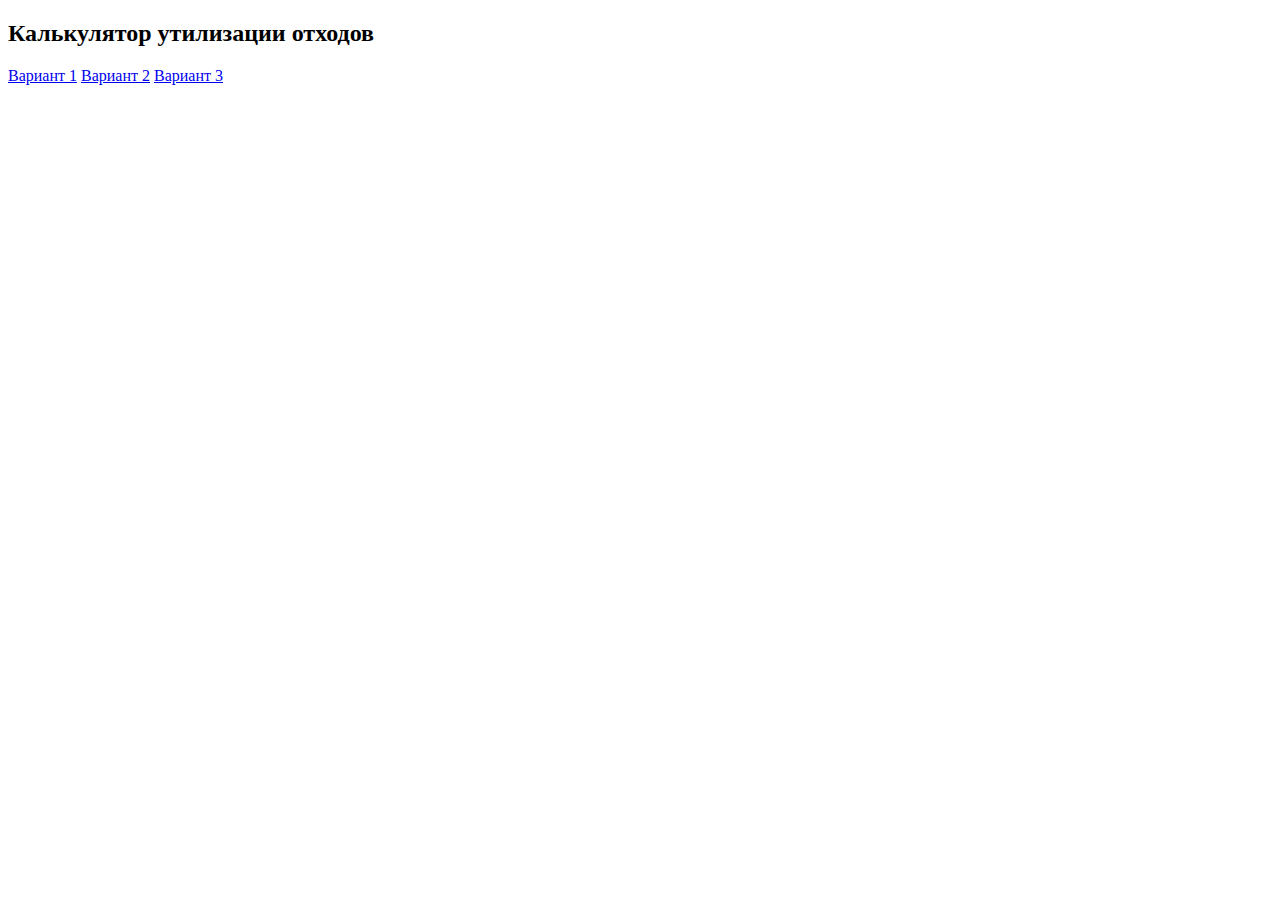
==== index.html @ 02f1eb82 "first commit" ====
<!doctype html>
<html lang="en">
<head>
    <meta charset="UTF-8">
    <meta name="viewport"
          content="width=device-width, user-scalable=no, initial-scale=1.0, maximum-scale=1.0, minimum-scale=1.0">
    <meta http-equiv="X-UA-Compatible" content="ie=edge">
    <link rel="preconnect" href="https://fonts.googleapis.com">
    <link rel="preconnect" href="https://fonts.gstatic.com" crossorigin>
    <link href="https://fonts.googleapis.com/css2?family=Montserrat:wght@100..900&display=swap" rel="stylesheet">
    <title>Document</title>
</head>
<body>

    <main>
        <section>
            <div>
                <h2>
                    Калькулятор утилизации отходов
                </h2>
                <a href="./assets/pages/calc-util-v1.html">Вариант 1</a>
                <a href="#">Вариант 2</a>
                <a href="#">Вариант 3</a>
            </div>
        </section>
    </main>

</body>
</html>
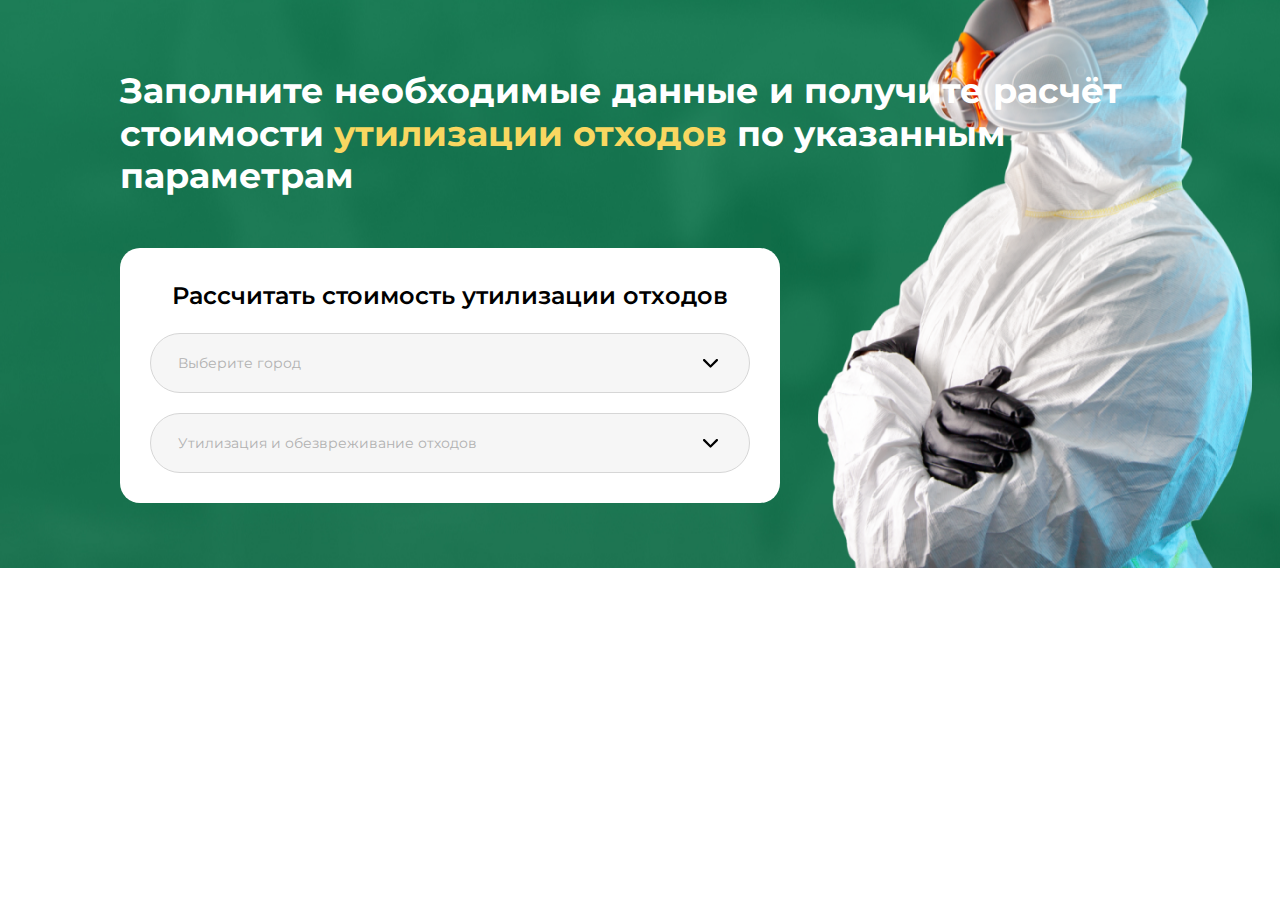
==== commit f60835c8: "18-00 end" ====
--- a/index.html
+++ b/index.html
@@ -5,6 +5,7 @@
     <meta name="viewport"
           content="width=device-width, user-scalable=no, initial-scale=1.0, maximum-scale=1.0, minimum-scale=1.0">
     <meta http-equiv="X-UA-Compatible" content="ie=edge">
+    <link rel="stylesheet" href="./style.css">
     <link rel="preconnect" href="https://fonts.googleapis.com">
     <link rel="preconnect" href="https://fonts.gstatic.com" crossorigin>
     <link href="https://fonts.googleapis.com/css2?family=Montserrat:wght@100..900&display=swap" rel="stylesheet">
@@ -13,17 +14,43 @@
 <body>
 
     <main>
-        <section>
-            <div>
-                <h2>
-                    Калькулятор утилизации отходов
-                </h2>
-                <a href="./assets/pages/calc-util-v1.html">Вариант 1</a>
-                <a href="#">Вариант 2</a>
-                <a href="#">Вариант 3</a>
+        <section class="calc-wrapper  variant-1">
+            <div class="content">
+                <h3 class="title">
+                    Заполните необходимые данные и получите расчёт стоимости <span>утилизации отходов</span>  по указанным параметрам
+                </h3>
+                <div class="calculator">
+                    <p class="calc-title">Рассчитать стоимость утилизации отходов</p>
+                    <div class="custom-select">
+                        <div class="city-input custom-input">
+                            <p data-current="0">Выберите город</p>
+                            <svg width="24" height="24" viewBox="0 0 24 24" fill="none" xmlns="http://www.w3.org/2000/svg">
+                                <path d="M5.33017 8.33017C5.54165 8.11876 5.82843 8 6.12745 8C6.42648 8 6.71326 8.11876 6.92473 8.33017L12.5068 13.9123L18.0889 8.33017C18.3016 8.12475 18.5864 8.01109 18.8821 8.01366C19.1778 8.01623 19.4606 8.13483 19.6697 8.34391C19.8788 8.55299 19.9974 8.83583 20 9.13151C20.0025 9.42719 19.8889 9.71204 19.6834 9.92473L13.3041 16.3041C13.0926 16.5155 12.8058 16.6343 12.5068 16.6343C12.2078 16.6343 11.921 16.5155 11.7095 16.3041L5.33017 9.92473C5.11876 9.71326 5 9.42648 5 9.12745C5 8.82843 5.11876 8.54165 5.33017 8.33017Z" fill="black"/>
+                            </svg>
+                        </div>
+
+                    </div>
+                    <div class="custom-select">
+                        <div class="custom-input">
+                            <p data-current="0" class="choose">Утилизация и обезвреживание отходов</p>
+                            <svg width="24" height="24" viewBox="0 0 24 24" fill="none" xmlns="http://www.w3.org/2000/svg">
+                                <path d="M5.33017 8.33017C5.54165 8.11876 5.82843 8 6.12745 8C6.42648 8 6.71326 8.11876 6.92473 8.33017L12.5068 13.9123L18.0889 8.33017C18.3016 8.12475 18.5864 8.01109 18.8821 8.01366C19.1778 8.01623 19.4606 8.13483 19.6697 8.34391C19.8788 8.55299 19.9974 8.83583 20 9.13151C20.0025 9.42719 19.8889 9.71204 19.6834 9.92473L13.3041 16.3041C13.0926 16.5155 12.8058 16.6343 12.5068 16.6343C12.2078 16.6343 11.921 16.5155 11.7095 16.3041L5.33017 9.92473C5.11876 9.71326 5 9.42648 5 9.12745C5 8.82843 5.11876 8.54165 5.33017 8.33017Z" fill="black"/>
+                            </svg>
+                        </div>
+                        <ul class="custom-select-list">
+                            <li data-value="0">Утилизация и обезвреживание отходов;</li>
+                            <li data-value="1">Зачистка резервуаров;</li>
+                            <li data-value="2">Рекультивация</li>
+                        </ul>
+
+                    </div>
+                </div>
+
             </div>
+
+
         </section>
     </main>
-
+    <script src="./assets/js/script.js"></script>
 </body>
 </html>--- a/style.css
+++ b/style.css
@@ -0,0 +1,106 @@
+* {
+  padding: 0;
+  margin: 0;
+  box-sizing: border-box; }
+
+ul, li {
+  padding: 0;
+  margin: 0;
+  list-style: none; }
+
+.content {
+  max-width: calc(1040px + 16px * 2);
+  padding: 0 16px;
+  margin: 0 auto; }
+
+.calc-wrapper {
+  padding: 70px 0 65px; }
+
+.variant-1 {
+  background-image: url("./assets/images/ecologist 1.png"), url("./assets/images/image 1.png");
+  background-repeat: no-repeat , no-repeat;
+  background-position: bottom right, center;
+  background-size: auto, cover; }
+  .variant-1 .title {
+    color: #fff;
+    font-family: Montserrat;
+    font-size: 35px;
+    font-weight: 700;
+    line-height: 42.67px;
+    text-align: left;
+    margin-bottom: 50px; }
+    .variant-1 .title span {
+      font-family: Montserrat;
+      font-size: 35px;
+      font-weight: 700;
+      line-height: 42.67px;
+      text-align: left;
+      color: #F9D761; }
+  .variant-1 .calculator {
+    padding: 30px;
+    background: #FFFFFF;
+    border-radius: 20px;
+    display: flex;
+    flex-direction: column;
+    gap: 20px;
+    max-width: 660px; }
+    .variant-1 .calculator .calc-title {
+      font-family: Montserrat;
+      font-size: 24px;
+      font-weight: 600;
+      line-height: 35.26px;
+      text-align: center; }
+    .variant-1 .calculator .custom-select {
+      position: relative; }
+      .variant-1 .calculator .custom-select .custom-input {
+        width: 100%;
+        height: 60px;
+        gap: 0px;
+        border-radius: 30px;
+        border: 1px solid #D6D6D6;
+        background: #F6F6F6;
+        display: flex;
+        align-items: center;
+        justify-content: space-between;
+        padding: 0 27px; }
+        .variant-1 .calculator .custom-select .custom-input p {
+          font-family: Montserrat;
+          font-size: 14px;
+          font-weight: 400;
+          line-height: 17.07px;
+          text-align: left;
+          color: #B1B1B1; }
+      .variant-1 .calculator .custom-select .custom-select-list {
+        position: absolute;
+        top: 0;
+        left: 0;
+        display: flex;
+        padding: 20px 30px;
+        flex-direction: column;
+        align-items: flex-start;
+        gap: 30px;
+        border-radius: 10px;
+        background: #F9F9FA;
+        box-shadow: 0px 15px 14px -8px rgba(174, 181, 194, 0.5);
+        width: 100%;
+        display: none; }
+        .variant-1 .calculator .custom-select .custom-select-list.active {
+          display: flex; }
+        .variant-1 .calculator .custom-select .custom-select-list li {
+          color: #1A2A37;
+          font-family: Montserrat;
+          font-size: 20px;
+          font-style: normal;
+          font-weight: 400;
+          line-height: 100%;
+          /* 20px */
+          cursor: pointer; }
+          .variant-1 .calculator .custom-select .custom-select-list li:first-child {
+            width: 100%;
+            display: flex;
+            justify-content: space-between; }
+            .variant-1 .calculator .custom-select .custom-select-list li:first-child::after {
+              content: url("data:image/svg+xml,%3Csvg xmlns='http://www.w3.org/2000/svg' width='24' height='24' viewBox='0 0 24 24' fill='none'%3E%3Cpath d='M5.29289 14.7071C5.68342 15.0976 6.31658 15.0976 6.70711 14.7071L12 9.41421L17.2929 14.7071C17.6834 15.0976 18.3166 15.0976 18.7071 14.7071C19.0976 14.3166 19.0976 13.6834 18.7071 13.2929L12.7071 7.29289C12.3166 6.90237 11.6834 6.90237 11.2929 7.29289L5.29289 13.2929C4.90237 13.6834 4.90237 14.3166 5.29289 14.7071Z' fill='%230D0D0D'/%3E%3C/svg%3E");
+              display: block; }
+
+/*# sourceMappingURL=style.css.map */
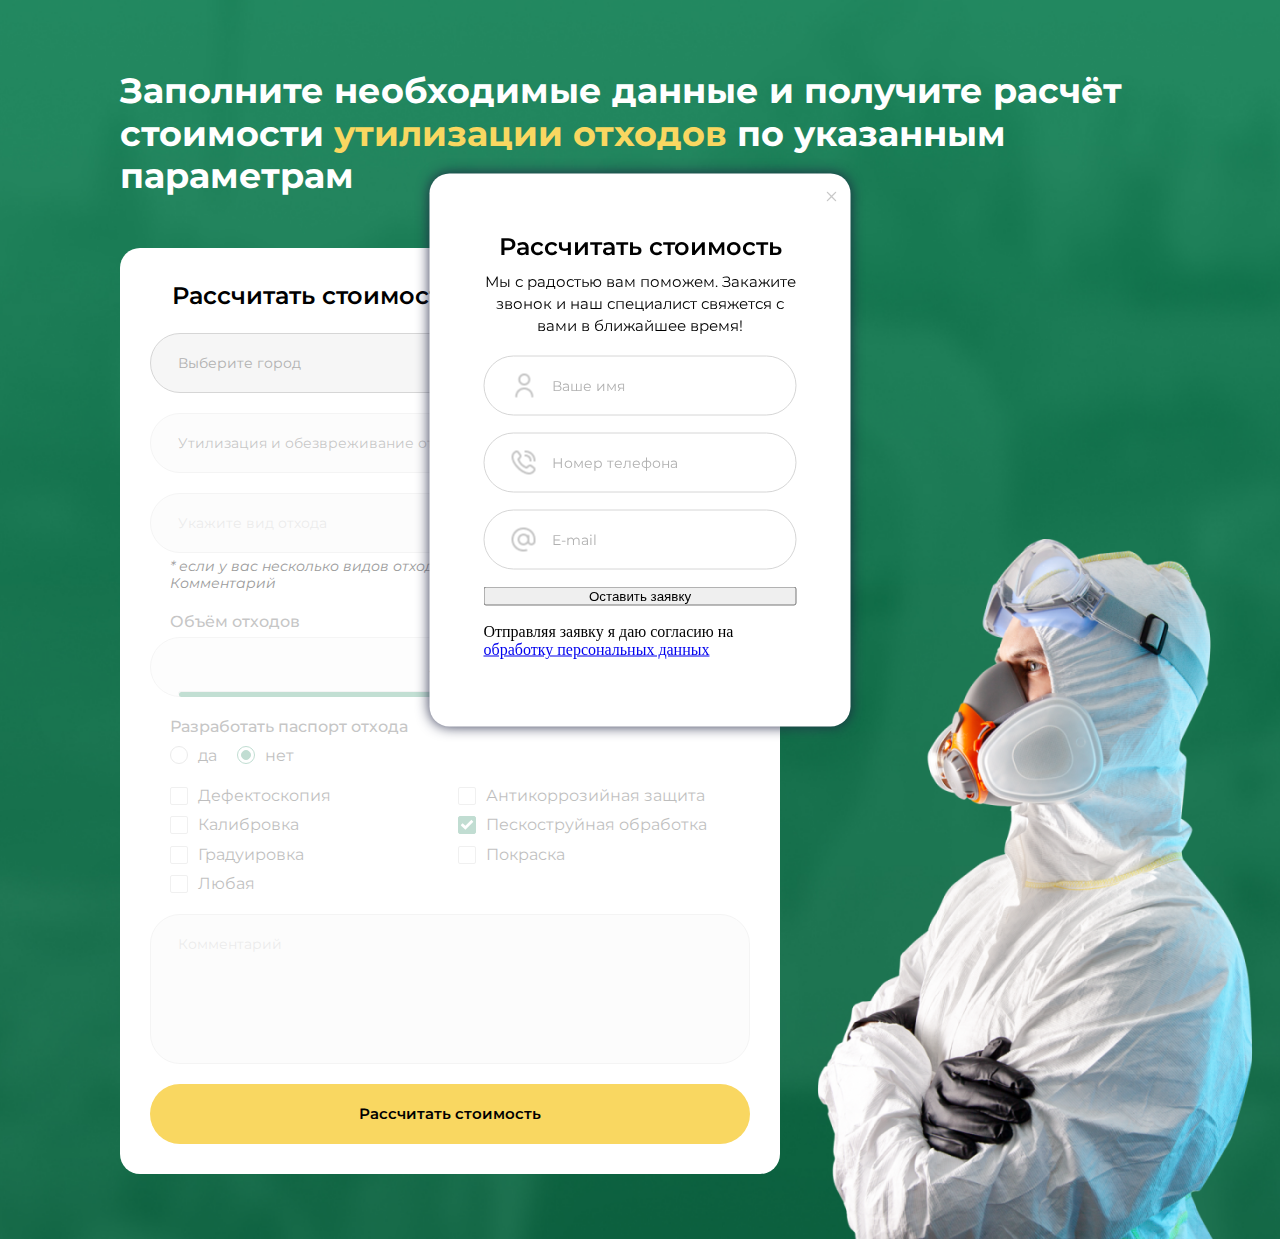
==== commit 094b7d86: "changes" ====
--- a/index.html
+++ b/index.html
@@ -5,6 +5,7 @@
     <meta name="viewport"
           content="width=device-width, user-scalable=no, initial-scale=1.0, maximum-scale=1.0, minimum-scale=1.0">
     <meta http-equiv="X-UA-Compatible" content="ie=edge">
+    <link rel="stylesheet" href="./nouislider.css">
     <link rel="stylesheet" href="./style.css">
     <link rel="preconnect" href="https://fonts.googleapis.com">
     <link rel="preconnect" href="https://fonts.gstatic.com" crossorigin>
@@ -12,45 +13,330 @@
     <title>Document</title>
 </head>
 <body>
-
+    <div class="overlay"></div>
+    <div class="contact-modal">
+        <div class="close-row">
+            <span>
+                <svg width="10" height="10" viewBox="0 0 10 10" fill="none" xmlns="http://www.w3.org/2000/svg">
+                <path d="M5.91615 5.00821L9.80995 1.11429C10.0634 0.86101 10.0634 0.451486 9.80995 0.198202C9.55667 -0.0550811 9.14715 -0.0550811 8.89386 0.198202L4.99994 4.09212L1.10614 0.198202C0.85274 -0.0550811 0.443335 -0.0550811 0.190051 0.198202C-0.0633505 0.451486 -0.0633505 0.86101 0.190051 1.11429L4.08385 5.00821L0.190051 8.90213C-0.0633505 9.15542 -0.0633505 9.56494 0.190051 9.81822C0.316278 9.94457 0.482247 10.008 0.648097 10.008C0.813947 10.008 0.979797 9.94457 1.10614 9.81822L4.99994 5.9243L8.89386 9.81822C9.02021 9.94457 9.18606 10.008 9.35191 10.008C9.51776 10.008 9.68361 9.94457 9.80995 9.81822C10.0634 9.56494 10.0634 9.15542 9.80995 8.90213L5.91615 5.00821Z" fill="#C8C8C8"/>
+                </svg>
+            </span>
+        </div>
+        <div class="contact-modal-body">
+            <p class="contact-modal-title">Рассчитать стоимость</p>
+            <span class="contact-modal-subtitle">Мы с радостью вам поможем.
+                Закажите звонок и наш специалист свяжется с вами в ближайшее время!</span>
+            <form>
+                <input class="contact-modal-name" type="text" placeholder="Ваше имя">
+                <input type="tel" class="contact-modal-tel" placeholder="Номер телефона">
+                <input class="contact-modal-email" type="email" placeholder="E-mail">
+                <button type="submit">Оставить заявку</button>
+                <p>Отправляя заявку я даю согласию на <a href="#">обработку персональных данных</a></p>
+            </form>
+        </div>
+    </div>
+    <div class="city-modal">
+        <div class="close-row">
+            <span>
+                <svg width="10" height="10" viewBox="0 0 10 10" fill="none" xmlns="http://www.w3.org/2000/svg">
+                <path d="M5.91615 5.00821L9.80995 1.11429C10.0634 0.86101 10.0634 0.451486 9.80995 0.198202C9.55667 -0.0550811 9.14715 -0.0550811 8.89386 0.198202L4.99994 4.09212L1.10614 0.198202C0.85274 -0.0550811 0.443335 -0.0550811 0.190051 0.198202C-0.0633505 0.451486 -0.0633505 0.86101 0.190051 1.11429L4.08385 5.00821L0.190051 8.90213C-0.0633505 9.15542 -0.0633505 9.56494 0.190051 9.81822C0.316278 9.94457 0.482247 10.008 0.648097 10.008C0.813947 10.008 0.979797 9.94457 1.10614 9.81822L4.99994 5.9243L8.89386 9.81822C9.02021 9.94457 9.18606 10.008 9.35191 10.008C9.51776 10.008 9.68361 9.94457 9.80995 9.81822C10.0634 9.56494 10.0634 9.15542 9.80995 8.90213L5.91615 5.00821Z" fill="#C8C8C8"/>
+                </svg>
+            </span>
+        </div>
+        <p class="city-modal-title">Выбрать регион</p>
+        <ul class="city-list">
+            <li data-value="1">Абакан</li>
+            <li data-value="2">Адлер</li>
+            <li data-value="3">Анадырь</li>
+            <li data-value="4">Анапа</li>
+            <li data-value="5">Минск</li>
+            <li data-value="6">Батуми</li>
+            <li data-value="7">Тбилиси</li>
+            <li data-value="8">Кутаиси</li>
+            <li data-value="9">Москва</li>
+            <li data-value="10">Стамбул</li>
+            <li data-value="11">Киров</li>
+            <li data-value="12">Гомель</li>
+            <li data-value="13">Гродно</li>
+            <li data-value="14">Витебск</li>
+            <li data-value="15">Севастополь</li>
+            <li data-value="16">Ялта</li>
+            <li data-value="17">Тула</li>
+            <li data-value="18">Хабаровск</li>
+            <li data-value="19">Дубай</li>
+            <li data-value="20">Вена</li>
+            <li data-value="1">Абакан</li>
+            <li data-value="2">Адлер</li>
+            <li data-value="3">Анадырь</li>
+            <li data-value="4">Анапа</li>
+            <li data-value="5">Минск</li>
+            <li data-value="6">Батуми</li>
+            <li data-value="7">Тбилиси</li>
+            <li data-value="8">Кутаиси</li>
+            <li data-value="9">Москва</li>
+            <li data-value="10">Стамбул</li>
+            <li data-value="11">Киров</li>
+            <li data-value="12">Гомель</li>
+            <li data-value="13">Гродно</li>
+            <li data-value="14">Витебск</li>
+            <li data-value="15">Севастополь</li>
+            <li data-value="16">Ялта</li>
+            <li data-value="17">Тула</li>
+            <li data-value="18">Хабаровск</li>
+            <li data-value="19">Дубай</li>
+            <li data-value="20">Вена</li>
+            <li data-value="1">Абакан</li>
+            <li data-value="2">Адлер</li>
+            <li data-value="3">Анадырь</li>
+            <li data-value="4">Анапа</li>
+            <li data-value="5">Минск</li>
+            <li data-value="6">Батуми</li>
+            <li data-value="7">Тбилиси</li>
+            <li data-value="8">Кутаиси</li>
+            <li data-value="9">Москва</li>
+            <li data-value="10">Стамбул</li>
+            <li data-value="11">Киров</li>
+            <li data-value="12">Гомель</li>
+            <li data-value="13">Гродно</li>
+            <li data-value="14">Витебск</li>
+            <li data-value="15">Севастополь</li>
+            <li data-value="16">Ялта</li>
+            <li data-value="17">Тула</li>
+            <li data-value="18">Хабаровск</li>
+            <li data-value="19">Дубай</li>
+            <li data-value="20">Вена</li><li data-value="1">Абакан</li>
+            <li data-value="2">Адлер</li>
+            <li data-value="3">Анадырь</li>
+            <li data-value="4">Анапа</li>
+            <li data-value="5">Минск</li>
+            <li data-value="6">Батуми</li>
+            <li data-value="7">Тбилиси</li>
+            <li data-value="8">Кутаиси</li>
+            <li data-value="9">Москва</li>
+            <li data-value="10">Стамбул</li>
+            <li data-value="11">Киров</li>
+            <li data-value="12">Гомель</li>
+            <li data-value="13">Гродно</li>
+            <li data-value="14">Витебск</li>
+            <li data-value="15">Севастополь</li>
+            <li data-value="16">Ялта</li>
+            <li data-value="17">Тула</li>
+            <li data-value="18">Хабаровск</li>
+            <li data-value="19">Дубай</li>
+            <li data-value="20">Вена</li><li data-value="1">Абакан</li>
+            <li data-value="2">Адлер</li>
+            <li data-value="3">Анадырь</li>
+            <li data-value="4">Анапа</li>
+            <li data-value="5">Минск</li>
+            <li data-value="6">Батуми</li>
+            <li data-value="7">Тбилиси</li>
+            <li data-value="8">Кутаиси</li>
+            <li data-value="9">Москва</li>
+            <li data-value="10">Стамбул</li>
+            <li data-value="11">Киров</li>
+            <li data-value="12">Гомель</li>
+            <li data-value="13">Гродно</li>
+            <li data-value="14">Витебск</li>
+            <li data-value="15">Севастополь</li>
+            <li data-value="16">Ялта</li>
+            <li data-value="17">Тула</li>
+            <li data-value="18">Хабаровск</li>
+            <li data-value="19">Дубай</li>
+            <li data-value="20">Вена</li>
+            <li data-value="2">Адлер</li>
+            <li data-value="3">Анадырь</li>
+            <li data-value="4">Анапа</li>
+            <li data-value="5">Минск</li>
+            <li data-value="6">Батуми</li>
+            <li data-value="7">Тбилиси</li>
+            <li data-value="8">Кутаиси</li>
+            <li data-value="9">Москва</li>
+            <li data-value="10">Стамбул</li>
+            <li data-value="11">Киров</li>
+            <li data-value="12">Гомель</li>
+            <li data-value="13">Гродно</li>
+            <li data-value="14">Витебск</li>
+            <li data-value="15">Севастополь</li>
+            <li data-value="16">Ялта</li>
+            <li data-value="17">Тула</li>
+            <li data-value="18">Хабаровск</li>
+            <li data-value="19">Дубай</li>
+            <li data-value="20">Вена</li>
+
+
+        </ul>
+    </div>
     <main>
         <section class="calc-wrapper  variant-1">
             <div class="content">
                 <h3 class="title">
                     Заполните необходимые данные и получите расчёт стоимости <span>утилизации отходов</span>  по указанным параметрам
                 </h3>
-                <div class="calculator">
+                <form class="calculator">
                     <p class="calc-title">Рассчитать стоимость утилизации отходов</p>
-                    <div class="custom-select">
-                        <div class="city-input custom-input">
+                    <div class="city-select ">
+                        <div class="city-input custom-input validate-field">
                             <p data-current="0">Выберите город</p>
                             <svg width="24" height="24" viewBox="0 0 24 24" fill="none" xmlns="http://www.w3.org/2000/svg">
                                 <path d="M5.33017 8.33017C5.54165 8.11876 5.82843 8 6.12745 8C6.42648 8 6.71326 8.11876 6.92473 8.33017L12.5068 13.9123L18.0889 8.33017C18.3016 8.12475 18.5864 8.01109 18.8821 8.01366C19.1778 8.01623 19.4606 8.13483 19.6697 8.34391C19.8788 8.55299 19.9974 8.83583 20 9.13151C20.0025 9.42719 19.8889 9.71204 19.6834 9.92473L13.3041 16.3041C13.0926 16.5155 12.8058 16.6343 12.5068 16.6343C12.2078 16.6343 11.921 16.5155 11.7095 16.3041L5.33017 9.92473C5.11876 9.71326 5 9.42648 5 9.12745C5 8.82843 5.11876 8.54165 5.33017 8.33017Z" fill="black"/>
                             </svg>
                         </div>
-
-                    </div>
-                    <div class="custom-select">
-                        <div class="custom-input">
-                            <p data-current="0" class="choose">Утилизация и обезвреживание отходов</p>
+                        <span class="error-message">Необходимо заполнить поле</span>
+                    </div>
+                    <div class="custom-select service-type">
+                        <div class="custom-input validate-field ">
+                            <p data-current="1">Утилизация и обезвреживание отходов</p>
                             <svg width="24" height="24" viewBox="0 0 24 24" fill="none" xmlns="http://www.w3.org/2000/svg">
                                 <path d="M5.33017 8.33017C5.54165 8.11876 5.82843 8 6.12745 8C6.42648 8 6.71326 8.11876 6.92473 8.33017L12.5068 13.9123L18.0889 8.33017C18.3016 8.12475 18.5864 8.01109 18.8821 8.01366C19.1778 8.01623 19.4606 8.13483 19.6697 8.34391C19.8788 8.55299 19.9974 8.83583 20 9.13151C20.0025 9.42719 19.8889 9.71204 19.6834 9.92473L13.3041 16.3041C13.0926 16.5155 12.8058 16.6343 12.5068 16.6343C12.2078 16.6343 11.921 16.5155 11.7095 16.3041L5.33017 9.92473C5.11876 9.71326 5 9.42648 5 9.12745C5 8.82843 5.11876 8.54165 5.33017 8.33017Z" fill="black"/>
                             </svg>
                         </div>
+                        <span class="error-message">Необходимо заполнить поле</span>
                         <ul class="custom-select-list">
-                            <li data-value="0">Утилизация и обезвреживание отходов;</li>
-                            <li data-value="1">Зачистка резервуаров;</li>
-                            <li data-value="2">Рекультивация</li>
+                            <li data-value="1">Утилизация и обезвреживание отходов;</li>
+                            <li data-value="2">Зачистка резервуаров;</li>
+                            <li data-value="3">Рекультивация</li>
                         </ul>
 
                     </div>
-                </div>
+                    <div class="calc-item">
+                        <div class="custom-select waste">
+                            <div class="custom-input validate-field  ">
+                                <p data-current="0">Укажите вид отхода</p>
+                                <svg width="24" height="24" viewBox="0 0 24 24" fill="none" xmlns="http://www.w3.org/2000/svg">
+                                    <path d="M5.33017 8.33017C5.54165 8.11876 5.82843 8 6.12745 8C6.42648 8 6.71326 8.11876 6.92473 8.33017L12.5068 13.9123L18.0889 8.33017C18.3016 8.12475 18.5864 8.01109 18.8821 8.01366C19.1778 8.01623 19.4606 8.13483 19.6697 8.34391C19.8788 8.55299 19.9974 8.83583 20 9.13151C20.0025 9.42719 19.8889 9.71204 19.6834 9.92473L13.3041 16.3041C13.0926 16.5155 12.8058 16.6343 12.5068 16.6343C12.2078 16.6343 11.921 16.5155 11.7095 16.3041L5.33017 9.92473C5.11876 9.71326 5 9.42648 5 9.12745C5 8.82843 5.11876 8.54165 5.33017 8.33017Z" fill="black"/>
+                                </svg>
+                            </div>
+                            <span class="error-message">Необходимо заполнить поле</span>
+                            <ul class="custom-select-list">
+                                <li data-value="1">Нефтешлам, нефтепродукты, нефтеотходы;</li>
+                                <li data-value="2"> Битум, гудрон;</li>
+                                <li data-value="3">Гликоль, этиленгликоль, пропиленгликоль, антифриз, ПОЖ, теплоноситель;</li>
+                                <li data-value="4">Масла отработанные: трансформаторные, индустриальные, минеральные, компрессорные;</li>
+                                <li data-value="5"> Мазут;</li>
+                                <li data-value="6">Топливо, бензин, солярка, керосин, дизельное топливо, ДТ;</li>
+                                <li data-value="7"> Лаки, краски;</li>
+                                <li data-value="8"> СОЖ, эмульсии;</li>
+                                <li data-value="9"> Шпалы деревянные, шпалы железобетонные;</li>
+                            </ul>
+
+                        </div>
+                        <span>* если у вас несколько видов отходов, напишите о них в поле Комментарий</span>
+                    </div>
+                    <div class="calc-item">
+                        <div class="capacity">
+                            <p>Объём отходов</p>
+                            <div class="radio-inner">
+                                <fieldset>
+                                    <div>
+                                        <input type="radio" id="radio1" name="radio-group" >
+                                        <label for="radio1">тонны</label>
+                                    </div>
+                                    <div>
+                                        <input type="radio" id="radio2" name="radio-group" checked>
+                                        <label for="radio2">м3</label>
+                                    </div>
+                                </fieldset>
+                            </div>
+                        </div>
+                        <div class="range-wrapper">
+                            <span id="sliderValue">50</span>
+                            <div id="slider"></div>
+                        </div>
+                    </div>
+                    <div class="calc-item">
+                        <div class="passport">
+                            <p>Разработать паспорт отхода</p>
+                            <div class="radio-inner">
+                                <fieldset>
+                                    <div>
+                                        <input type="radio" id="radio3" name="radio-group2" >
+                                        <label for="radio3">да</label>
+                                    </div>
+                                    <div>
+                                        <input type="radio" id="radio4" name="radio-group2" checked>
+                                        <label for="radio4">нет</label>
+                                    </div>
+                                </fieldset>
+                            </div>
+                        </div>
+                    </div>
+                    <div class="calc-item">
+                        <ul class="checkbox-list">
+                            <li>
+                                <label class="custom-checkbox">
+                                    <input class="hidden-checkbox" type="checkbox">
+                                    <span class="checkbox">
+                                        <svg class="checkmark" xmlns="http://www.w3.org/2000/svg" width="24" height="24" viewBox="0 0 24 24"><path fill="#ffffff" d="M20.285 2l-11.285 11.567-5.286-5.011-3.714 3.716 9 8.728 15-15.285z"/></svg>
+                                    </span>
+                                    <span>Дефектоскопия</span>
+                                </label>
+                            </li>
+                            <li>
+                                <label class="custom-checkbox">
+                                    <input class="hidden-checkbox" type="checkbox">
+                                    <span class="checkbox">
+                                        <svg class="checkmark" xmlns="http://www.w3.org/2000/svg" width="24" height="24" viewBox="0 0 24 24"><path fill="#ffffff" d="M20.285 2l-11.285 11.567-5.286-5.011-3.714 3.716 9 8.728 15-15.285z"/></svg>
+                                    </span>
+                                    <span>Калибровка</span>
+                                </label>
+                            </li>
+                            <li>
+                                <label class="custom-checkbox">
+                                    <input class="hidden-checkbox" type="checkbox">
+                                    <span class="checkbox">
+                                        <svg class="checkmark" xmlns="http://www.w3.org/2000/svg" width="24" height="24" viewBox="0 0 24 24"><path fill="#ffffff" d="M20.285 2l-11.285 11.567-5.286-5.011-3.714 3.716 9 8.728 15-15.285z"/></svg>
+                                    </span>
+                                    <span>Градуировка</span>
+                                </label>
+                            </li>
+                            <li>
+                                <label class="custom-checkbox">
+                                    <input class="hidden-checkbox" type="checkbox">
+                                    <span class="checkbox">
+                                        <svg class="checkmark" xmlns="http://www.w3.org/2000/svg" width="24" height="24" viewBox="0 0 24 24"><path fill="#ffffff" d="M20.285 2l-11.285 11.567-5.286-5.011-3.714 3.716 9 8.728 15-15.285z"/></svg>
+                                    </span>
+                                    <span>Любая</span>
+                                </label>
+                            </li>
+                            <li>
+                                <label class="custom-checkbox">
+                                    <input class="hidden-checkbox" type="checkbox">
+                                    <span class="checkbox">
+                                        <svg class="checkmark" xmlns="http://www.w3.org/2000/svg" width="24" height="24" viewBox="0 0 24 24"><path fill="#ffffff" d="M20.285 2l-11.285 11.567-5.286-5.011-3.714 3.716 9 8.728 15-15.285z"/></svg>
+                                    </span>
+                                    <span>Антикоррозийная защита</span>
+                                </label>
+                            </li>
+                            <li>
+                                <label class="custom-checkbox">
+                                    <input class="hidden-checkbox" type="checkbox" checked>
+                                    <span class="checkbox">
+                                        <svg class="checkmark" xmlns="http://www.w3.org/2000/svg" width="24" height="24" viewBox="0 0 24 24"><path fill="#ffffff" d="M20.285 2l-11.285 11.567-5.286-5.011-3.714 3.716 9 8.728 15-15.285z"/></svg>
+                                    </span>
+                                    <span>Пескоструйная обработка</span>
+                                </label>
+                            </li>
+                            <li>
+                                <label class="custom-checkbox">
+                                    <input class="hidden-checkbox" type="checkbox">
+                                    <span class="checkbox">
+                                        <svg class="checkmark" xmlns="http://www.w3.org/2000/svg" width="24" height="24" viewBox="0 0 24 24"><path fill="#ffffff" d="M20.285 2l-11.285 11.567-5.286-5.011-3.714 3.716 9 8.728 15-15.285z"/></svg>
+                                    </span>
+                                    <span>Покраска</span>
+                                </label>
+                            </li>
+                        </ul>
+                    </div>
+                    <textarea class="calc-comment" placeholder="Комментарий"></textarea>
+                    <button class="calc-submit" type="submit">Рассчитать стоимость</button>
+                </form>
 
             </div>
 
 
         </section>
     </main>
+    <script src="./assets/js/nouislider.js"></script>
     <script src="./assets/js/script.js"></script>
 </body>
 </html>--- a/nouislider.css
+++ b/nouislider.css
@@ -0,0 +1,304 @@
+/* Functional styling;
+ * These styles are required for noUiSlider to function.
+ * You don't need to change these rules to apply your design.
+ */
+.noUi-target,
+.noUi-target * {
+  -webkit-touch-callout: none;
+  -webkit-tap-highlight-color: rgba(0, 0, 0, 0);
+  -webkit-user-select: none;
+  -ms-touch-action: none;
+  touch-action: none;
+  -ms-user-select: none;
+  -moz-user-select: none;
+  user-select: none;
+  -moz-box-sizing: border-box;
+  box-sizing: border-box;
+}
+.noUi-target {
+  position: relative;
+}
+.noUi-base,
+.noUi-connects {
+  width: 100%;
+  height: 100%;
+  position: relative;
+  z-index: 1;
+}
+/* Wrapper for all connect elements.
+ */
+.noUi-connects {
+  overflow: hidden;
+  z-index: 0;
+}
+.noUi-connect,
+.noUi-origin {
+  will-change: transform;
+  position: absolute;
+  z-index: 1;
+  top: 0;
+  right: 0;
+  height: 100%;
+  width: 100%;
+  -ms-transform-origin: 0 0;
+  -webkit-transform-origin: 0 0;
+  -webkit-transform-style: preserve-3d;
+  transform-origin: 0 0;
+  transform-style: flat;
+}
+/* Offset direction
+ */
+.noUi-txt-dir-rtl.noUi-horizontal .noUi-origin {
+  left: 0;
+  right: auto;
+}
+/* Give origins 0 height/width so they don't interfere with clicking the
+ * connect elements.
+ */
+.noUi-vertical .noUi-origin {
+  top: -100%;
+  width: 0;
+}
+.noUi-horizontal .noUi-origin {
+  height: 0;
+}
+.noUi-handle {
+  -webkit-backface-visibility: hidden;
+  backface-visibility: hidden;
+  position: absolute;
+}
+.noUi-touch-area {
+  height: 100%;
+  width: 100%;
+}
+.noUi-state-tap .noUi-connect,
+.noUi-state-tap .noUi-origin {
+  -webkit-transition: transform 0.3s;
+  transition: transform 0.3s;
+}
+.noUi-state-drag * {
+  cursor: inherit !important;
+}
+/* Slider size and handle placement;
+ */
+.noUi-horizontal {
+  height: 18px;
+}
+.noUi-horizontal .noUi-handle {
+  width: 34px;
+  height: 28px;
+  right: -17px;
+  top: -6px;
+}
+.noUi-vertical {
+  width: 18px;
+}
+.noUi-vertical .noUi-handle {
+  width: 28px;
+  height: 34px;
+  right: -6px;
+  bottom: -17px;
+}
+.noUi-txt-dir-rtl.noUi-horizontal .noUi-handle {
+  left: -17px;
+  right: auto;
+}
+/* Styling;
+ * Giving the connect element a border radius causes issues with using transform: scale
+ */
+.noUi-target {
+  background: #FAFAFA;
+  border-radius: 4px;
+  border: 1px solid #D3D3D3;
+  box-shadow: inset 0 1px 1px #F0F0F0, 0 3px 6px -5px #BBB;
+}
+.noUi-connects {
+  border-radius: 3px;
+}
+.noUi-connect {
+  background: #3FB8AF;
+}
+/* Handles and cursors;
+ */
+.noUi-draggable {
+  cursor: ew-resize;
+}
+.noUi-vertical .noUi-draggable {
+  cursor: ns-resize;
+}
+.noUi-handle {
+  border: 1px solid #D9D9D9;
+  border-radius: 3px;
+  background: #FFF;
+  cursor: default;
+  box-shadow: inset 0 0 1px #FFF, inset 0 1px 7px #EBEBEB, 0 3px 6px -3px #BBB;
+}
+.noUi-active {
+  box-shadow: inset 0 0 1px #FFF, inset 0 1px 7px #DDD, 0 3px 6px -3px #BBB;
+}
+/* Handle stripes;
+ */
+.noUi-handle:before,
+.noUi-handle:after {
+  content: "";
+  display: block;
+  position: absolute;
+  height: 14px;
+  width: 1px;
+  background: #E8E7E6;
+  left: 14px;
+  top: 6px;
+}
+.noUi-handle:after {
+  left: 17px;
+}
+.noUi-vertical .noUi-handle:before,
+.noUi-vertical .noUi-handle:after {
+  width: 14px;
+  height: 1px;
+  left: 6px;
+  top: 14px;
+}
+.noUi-vertical .noUi-handle:after {
+  top: 17px;
+}
+/* Disabled state;
+ */
+[disabled] .noUi-connect {
+  background: #B8B8B8;
+}
+[disabled].noUi-target,
+[disabled].noUi-handle,
+[disabled] .noUi-handle {
+  cursor: not-allowed;
+}
+/* Base;
+ *
+ */
+.noUi-pips,
+.noUi-pips * {
+  -moz-box-sizing: border-box;
+  box-sizing: border-box;
+}
+.noUi-pips {
+  position: absolute;
+  color: #999;
+}
+/* Values;
+ *
+ */
+.noUi-value {
+  position: absolute;
+  white-space: nowrap;
+  text-align: center;
+}
+.noUi-value-sub {
+  color: #ccc;
+  font-size: 10px;
+}
+/* Markings;
+ *
+ */
+.noUi-marker {
+  position: absolute;
+  background: #CCC;
+}
+.noUi-marker-sub {
+  background: #AAA;
+}
+.noUi-marker-large {
+  background: #AAA;
+}
+/* Horizontal layout;
+ *
+ */
+.noUi-pips-horizontal {
+  padding: 10px 0;
+  height: 80px;
+  top: 100%;
+  left: 0;
+  width: 100%;
+}
+.noUi-value-horizontal {
+  -webkit-transform: translate(-50%, 50%);
+  transform: translate(-50%, 50%);
+}
+.noUi-rtl .noUi-value-horizontal {
+  -webkit-transform: translate(50%, 50%);
+  transform: translate(50%, 50%);
+}
+.noUi-marker-horizontal.noUi-marker {
+  margin-left: -1px;
+  width: 2px;
+  height: 5px;
+}
+.noUi-marker-horizontal.noUi-marker-sub {
+  height: 10px;
+}
+.noUi-marker-horizontal.noUi-marker-large {
+  height: 15px;
+}
+/* Vertical layout;
+ *
+ */
+.noUi-pips-vertical {
+  padding: 0 10px;
+  height: 100%;
+  top: 0;
+  left: 100%;
+}
+.noUi-value-vertical {
+  -webkit-transform: translate(0, -50%);
+  transform: translate(0, -50%);
+  padding-left: 25px;
+}
+.noUi-rtl .noUi-value-vertical {
+  -webkit-transform: translate(0, 50%);
+  transform: translate(0, 50%);
+}
+.noUi-marker-vertical.noUi-marker {
+  width: 5px;
+  height: 2px;
+  margin-top: -1px;
+}
+.noUi-marker-vertical.noUi-marker-sub {
+  width: 10px;
+}
+.noUi-marker-vertical.noUi-marker-large {
+  width: 15px;
+}
+.noUi-tooltip {
+  display: block;
+  position: absolute;
+  border: 1px solid #D9D9D9;
+  border-radius: 3px;
+  background: #fff;
+  color: #000;
+  padding: 5px;
+  text-align: center;
+  white-space: nowrap;
+}
+.noUi-horizontal .noUi-tooltip {
+  -webkit-transform: translate(-50%, 0);
+  transform: translate(-50%, 0);
+  left: 50%;
+  bottom: 120%;
+}
+.noUi-vertical .noUi-tooltip {
+  -webkit-transform: translate(0, -50%);
+  transform: translate(0, -50%);
+  top: 50%;
+  right: 120%;
+}
+.noUi-horizontal .noUi-origin > .noUi-tooltip {
+  -webkit-transform: translate(50%, 0);
+  transform: translate(50%, 0);
+  left: auto;
+  bottom: 10px;
+}
+.noUi-vertical .noUi-origin > .noUi-tooltip {
+  -webkit-transform: translate(0, -18px);
+  transform: translate(0, -18px);
+  top: auto;
+  right: 28px;
+}
--- a/style.css
+++ b/style.css
@@ -1,106 +1,719 @@
 * {
   padding: 0;
   margin: 0;
-  box-sizing: border-box; }
+  box-sizing: border-box;
+}
 
 ul, li {
   padding: 0;
   margin: 0;
-  list-style: none; }
+  list-style: none;
+}
 
 .content {
-  max-width: calc(1040px + 16px * 2);
+  max-width: 1072px;
   padding: 0 16px;
-  margin: 0 auto; }
+  margin: 0 auto;
+}
 
 .calc-wrapper {
-  padding: 70px 0 65px; }
+  padding: 70px 0 65px;
+}
+
+.overlay {
+  position: fixed;
+  top: 0;
+  left: 0;
+  width: 100%;
+  height: 100%;
+  background-color: rgba(0, 0, 0, 0.9);
+  z-index: 2;
+  display: none;
+  transition: all 0.5s ease;
+  padding: 0 25px;
+}
+
+.overlay.open {
+  display: block;
+}
+
+.city-modal {
+  position: fixed;
+  top: 50%;
+  left: 50%;
+  transform: translate(-50%, -50%);
+  max-width: 960px;
+  width: 100%;
+  height: 497px;
+  border-radius: 20px;
+  box-shadow: 0px 0px 14px -1px rgb(30, 35, 66);
+  background: #fff;
+  z-index: 3;
+  display: flex;
+  flex-direction: column;
+  padding: 0 14px 30px 35px;
+  display: none;
+}
+.city-modal.active {
+  display: flex;
+}
+.city-modal .close-row {
+  width: 100%;
+  padding: 14px 14px 5px 14px;
+  display: flex;
+  justify-content: flex-end;
+}
+.city-modal .close-row span {
+  cursor: pointer;
+}
+.city-modal .city-modal-title {
+  margin-bottom: 8px;
+  font-family: Montserrat;
+  font-size: 24px;
+  font-weight: 600;
+  line-height: 35.26px;
+  text-align: left;
+  color: #000000;
+  padding: 0 35px 0 0;
+}
+.city-modal .city-list {
+  overflow: auto;
+  columns: 5;
+  -webkit-columns: 5;
+  -moz-columns: 5;
+  list-style-type: none;
+}
+.city-modal .city-list li {
+  padding: 5px 10px;
+  cursor: pointer;
+  font-family: Montserrat;
+  font-size: 11px;
+  font-weight: 400;
+  line-height: 18.25px;
+  text-align: left;
+  border-radius: 20px;
+  color: #000000;
+  transition: 0.3s ease;
+}
+.city-modal .city-list li:hover {
+  color: #fff;
+  background: #0B7C4F;
+}
+
+.contact-modal {
+  max-width: 421px;
+  height: 553px;
+  border-radius: 20px;
+  position: fixed;
+  top: 50%;
+  left: 50%;
+  transform: translate(-50%, -50%);
+  width: 100%;
+  box-shadow: 0px 0px 14px -1px rgb(30, 35, 66);
+  background: #fff;
+  z-index: 3;
+  display: flex;
+  flex-direction: column;
+}
+.contact-modal .close-row {
+  width: 100%;
+  padding: 14px 14px 5px 14px;
+  display: flex;
+  justify-content: flex-end;
+}
+.contact-modal .close-row span {
+  cursor: pointer;
+}
+.contact-modal .contact-modal-body {
+  padding: 0 54px 44px;
+}
+.contact-modal .contact-modal-body .contact-modal-title {
+  font-family: Montserrat;
+  font-size: 24px;
+  font-weight: 600;
+  line-height: 35.26px;
+  text-align: center;
+  color: #000000;
+  margin-top: 18px;
+}
+.contact-modal .contact-modal-body .contact-modal-subtitle {
+  margin-top: 7px;
+  font-family: Montserrat;
+  font-size: 15px;
+  font-weight: 400;
+  line-height: 22.03px;
+  text-align: center;
+  color: #000000;
+  display: block;
+  margin-bottom: 19px;
+}
+.contact-modal .contact-modal-body form {
+  display: flex;
+  flex-direction: column;
+  gap: 17px;
+}
+.contact-modal .contact-modal-body form input {
+  width: 100%;
+  height: 60px;
+  gap: 0px;
+  border-radius: 90px;
+  border: 1px solid #D6D6D6;
+  outline: none;
+  padding: 18px 27px;
+}
+.contact-modal .contact-modal-body form input.contact-modal-name {
+  background-image: url("./assets/images/user.png");
+  background-size: auto;
+  background-repeat: no-repeat;
+  background-position: center left 27px;
+  padding-left: 27px;
+}
+.contact-modal .contact-modal-body form input.contact-modal-name:focus {
+  background-image: none;
+}
+.contact-modal .contact-modal-body form input.contact-modal-name::placeholder {
+  padding-left: 40px;
+  font-family: Montserrat;
+  font-size: 14px;
+  font-weight: 400;
+  line-height: 17.07px;
+  text-align: left;
+  color: #B1B1B1;
+}
+.contact-modal .contact-modal-body form input.contact-modal-tel {
+  background-image: url("./assets/images/phone-call.png");
+  background-size: auto;
+  background-repeat: no-repeat;
+  background-position: center left 27px;
+  padding-left: 27px;
+}
+.contact-modal .contact-modal-body form input.contact-modal-tel:focus {
+  background-image: none;
+}
+.contact-modal .contact-modal-body form input.contact-modal-tel::placeholder {
+  padding-left: 40px;
+  font-family: Montserrat;
+  font-size: 14px;
+  font-weight: 400;
+  line-height: 17.07px;
+  text-align: left;
+  color: #B1B1B1;
+}
+.contact-modal .contact-modal-body form input.contact-modal-email {
+  background-image: url("./assets/images/lets-icons_e-mail.png");
+  background-size: auto;
+  background-repeat: no-repeat;
+  background-position: center left 27px;
+  padding-left: 27px;
+}
+.contact-modal .contact-modal-body form input.contact-modal-email:focus {
+  background-image: none;
+}
+.contact-modal .contact-modal-body form input.contact-modal-email::placeholder {
+  padding-left: 40px;
+  font-family: Montserrat;
+  font-size: 14px;
+  font-weight: 400;
+  line-height: 17.07px;
+  text-align: left;
+  color: #B1B1B1;
+}
 
 .variant-1 {
   background-image: url("./assets/images/ecologist 1.png"), url("./assets/images/image 1.png");
-  background-repeat: no-repeat , no-repeat;
+  background-repeat: no-repeat, no-repeat;
   background-position: bottom right, center;
-  background-size: auto, cover; }
-  .variant-1 .title {
-    color: #fff;
-    font-family: Montserrat;
-    font-size: 35px;
-    font-weight: 700;
-    line-height: 42.67px;
-    text-align: left;
-    margin-bottom: 50px; }
-    .variant-1 .title span {
-      font-family: Montserrat;
-      font-size: 35px;
-      font-weight: 700;
-      line-height: 42.67px;
-      text-align: left;
-      color: #F9D761; }
-  .variant-1 .calculator {
-    padding: 30px;
-    background: #FFFFFF;
-    border-radius: 20px;
-    display: flex;
-    flex-direction: column;
-    gap: 20px;
-    max-width: 660px; }
-    .variant-1 .calculator .calc-title {
-      font-family: Montserrat;
-      font-size: 24px;
-      font-weight: 600;
-      line-height: 35.26px;
-      text-align: center; }
-    .variant-1 .calculator .custom-select {
-      position: relative; }
-      .variant-1 .calculator .custom-select .custom-input {
-        width: 100%;
-        height: 60px;
-        gap: 0px;
-        border-radius: 30px;
-        border: 1px solid #D6D6D6;
-        background: #F6F6F6;
-        display: flex;
-        align-items: center;
-        justify-content: space-between;
-        padding: 0 27px; }
-        .variant-1 .calculator .custom-select .custom-input p {
-          font-family: Montserrat;
-          font-size: 14px;
-          font-weight: 400;
-          line-height: 17.07px;
-          text-align: left;
-          color: #B1B1B1; }
-      .variant-1 .calculator .custom-select .custom-select-list {
-        position: absolute;
-        top: 0;
-        left: 0;
-        display: flex;
-        padding: 20px 30px;
-        flex-direction: column;
-        align-items: flex-start;
-        gap: 30px;
-        border-radius: 10px;
-        background: #F9F9FA;
-        box-shadow: 0px 15px 14px -8px rgba(174, 181, 194, 0.5);
-        width: 100%;
-        display: none; }
-        .variant-1 .calculator .custom-select .custom-select-list.active {
-          display: flex; }
-        .variant-1 .calculator .custom-select .custom-select-list li {
-          color: #1A2A37;
-          font-family: Montserrat;
-          font-size: 20px;
-          font-style: normal;
-          font-weight: 400;
-          line-height: 100%;
-          /* 20px */
-          cursor: pointer; }
-          .variant-1 .calculator .custom-select .custom-select-list li:first-child {
-            width: 100%;
-            display: flex;
-            justify-content: space-between; }
-            .variant-1 .calculator .custom-select .custom-select-list li:first-child::after {
-              content: url("data:image/svg+xml,%3Csvg xmlns='http://www.w3.org/2000/svg' width='24' height='24' viewBox='0 0 24 24' fill='none'%3E%3Cpath d='M5.29289 14.7071C5.68342 15.0976 6.31658 15.0976 6.70711 14.7071L12 9.41421L17.2929 14.7071C17.6834 15.0976 18.3166 15.0976 18.7071 14.7071C19.0976 14.3166 19.0976 13.6834 18.7071 13.2929L12.7071 7.29289C12.3166 6.90237 11.6834 6.90237 11.2929 7.29289L5.29289 13.2929C4.90237 13.6834 4.90237 14.3166 5.29289 14.7071Z' fill='%230D0D0D'/%3E%3C/svg%3E");
-              display: block; }
+  background-size: auto, cover;
+}
+.variant-1 .title {
+  color: #fff;
+  font-family: Montserrat;
+  font-size: 35px;
+  font-weight: 700;
+  line-height: 42.67px;
+  text-align: left;
+  margin-bottom: 50px;
+}
+.variant-1 .title span {
+  font-family: Montserrat;
+  font-size: 35px;
+  font-weight: 700;
+  line-height: 42.67px;
+  text-align: left;
+  color: #F9D761;
+}
+.variant-1 .calculator {
+  padding: 30px;
+  background: #FFFFFF;
+  border-radius: 20px;
+  display: flex;
+  flex-direction: column;
+  gap: 20px;
+  max-width: 660px;
+}
+.variant-1 .calculator .city-select .custom-input {
+  width: 100%;
+  height: 60px;
+  gap: 0px;
+  border-radius: 30px;
+  border: 1px solid #D6D6D6;
+  background: #F6F6F6;
+  display: flex;
+  align-items: center;
+  justify-content: space-between;
+  padding: 0 27px;
+}
+.variant-1 .calculator .city-select .custom-input p {
+  font-family: Montserrat;
+  font-size: 14px;
+  font-weight: 400;
+  line-height: 17.07px;
+  text-align: left;
+  color: #B1B1B1;
+}
+.variant-1 .calculator .city-select .custom-input p.choose {
+  font-family: Montserrat;
+  font-size: 14px;
+  font-weight: 400;
+  line-height: 17.07px;
+  text-align: left;
+  color: #212121;
+}
+.variant-1 .calculator .calc-title {
+  font-family: Montserrat;
+  font-size: 24px;
+  font-weight: 600;
+  line-height: 35.26px;
+  text-align: center;
+}
+.variant-1 .calculator .custom-select {
+  position: relative;
+}
+.variant-1 .calculator .custom-select .custom-input {
+  width: 100%;
+  height: 60px;
+  gap: 0px;
+  border-radius: 30px;
+  border: 1px solid #D6D6D6;
+  background: #F6F6F6;
+  display: flex;
+  align-items: center;
+  justify-content: space-between;
+  padding: 0 27px;
+}
+.variant-1 .calculator .custom-select .custom-input p {
+  font-family: Montserrat;
+  font-size: 14px;
+  font-weight: 400;
+  line-height: 17.07px;
+  text-align: left;
+  color: #B1B1B1;
+}
+.variant-1 .calculator .custom-select .custom-input p.choose {
+  font-family: Montserrat;
+  font-size: 14px;
+  font-weight: 400;
+  line-height: 17.07px;
+  text-align: left;
+  color: #212121;
+}
+.variant-1 .calculator .custom-select .custom-select-list {
+  position: absolute;
+  top: 0;
+  left: 0;
+  display: flex;
+  padding: 20px 30px;
+  flex-direction: column;
+  align-items: flex-start;
+  gap: 10px;
+  border-radius: 10px;
+  background: #F9F9FA;
+  box-shadow: 0px 15px 14px -8px rgba(174, 181, 194, 0.5);
+  width: 100%;
+  z-index: 8;
+  display: none;
+}
+.variant-1 .calculator .custom-select .custom-select-list.active {
+  display: flex;
+}
+.variant-1 .calculator .custom-select .custom-select-list li {
+  color: #1A2A37;
+  font-family: Montserrat;
+  font-size: 14px;
+  font-style: normal;
+  font-weight: 400;
+  line-height: 100%; /* 20px */
+  cursor: pointer;
+}
+.variant-1 .calculator .custom-select .custom-select-list li:first-child {
+  width: 100%;
+  display: flex;
+  justify-content: space-between;
+}
+.variant-1 .calculator .custom-select .custom-select-list li:first-child::after {
+  content: url("data:image/svg+xml,%3Csvg xmlns='http://www.w3.org/2000/svg' width='24' height='24' viewBox='0 0 24 24' fill='none'%3E%3Cpath d='M5.29289 14.7071C5.68342 15.0976 6.31658 15.0976 6.70711 14.7071L12 9.41421L17.2929 14.7071C17.6834 15.0976 18.3166 15.0976 18.7071 14.7071C19.0976 14.3166 19.0976 13.6834 18.7071 13.2929L12.7071 7.29289C12.3166 6.90237 11.6834 6.90237 11.2929 7.29289L5.29289 13.2929C4.90237 13.6834 4.90237 14.3166 5.29289 14.7071Z' fill='%230D0D0D'/%3E%3C/svg%3E");
+  display: block;
+}
+.variant-1 .calculator .calc-item {
+  display: flex;
+  flex-direction: column;
+  gap: 5px;
+}
+.variant-1 .calculator .calc-item span {
+  font-family: Montserrat;
+  font-size: 14px;
+  font-style: italic;
+  font-weight: 400;
+  line-height: 17.07px;
+  text-align: left;
+  color: #9C9C9C;
+  padding: 0 20px;
+}
+.variant-1 .calculator .calc-item .capacity {
+  display: flex;
+  justify-content: space-between;
+  align-items: center;
+  padding: 0 20px;
+}
+.variant-1 .calculator .calc-item .capacity p {
+  font-family: Montserrat;
+  font-size: 16px;
+  font-weight: 500;
+  line-height: 19.5px;
+  text-align: left;
+  color: #212121;
+}
+.variant-1 .calculator .calc-item .capacity .radio-inner fieldset {
+  display: flex;
+  gap: 20px;
+  align-items: center;
+  border: none;
+}
+.variant-1 .calculator .calc-item .capacity .radio-inner fieldset div {
+  display: flex;
+  gap: 5px;
+  align-items: center;
+}
+.variant-1 .calculator .calc-item .capacity .radio-inner fieldset div [type=radio]:checked,
+.variant-1 .calculator .calc-item .capacity .radio-inner fieldset div [type=radio]:not(:checked) {
+  position: absolute;
+  left: -9999px;
+}
+.variant-1 .calculator .calc-item .capacity .radio-inner fieldset div [type=radio]:checked + label,
+.variant-1 .calculator .calc-item .capacity .radio-inner fieldset div [type=radio]:not(:checked) + label {
+  position: relative;
+  padding-left: 28px;
+  cursor: pointer;
+  display: inline-block;
+  color: #000000;
+  font-family: Montserrat;
+  font-size: 16px;
+  font-weight: 400;
+  line-height: 19.5px;
+  text-align: left;
+}
+.variant-1 .calculator .calc-item .capacity .radio-inner fieldset div [type=radio]:checked + label:before,
+.variant-1 .calculator .calc-item .capacity .radio-inner fieldset div [type=radio]:not(:checked) + label:before {
+  content: "";
+  position: absolute;
+  left: 0;
+  top: 0;
+  width: 16px;
+  height: 16px;
+  border: 1px solid #B1B1B1;
+  border-radius: 100%;
+  background: #fff;
+}
+.variant-1 .calculator .calc-item .capacity .radio-inner fieldset div [type=radio]:checked + label:before {
+  border: 1px solid #0B7C4F;
+}
+.variant-1 .calculator .calc-item .capacity .radio-inner fieldset div [type=radio]:checked + label:after,
+.variant-1 .calculator .calc-item .capacity .radio-inner fieldset div [type=radio]:not(:checked) + label:after {
+  content: "";
+  width: 8px;
+  height: 8px;
+  position: absolute;
+  top: 4px;
+  left: 4px;
+  border-radius: 100%;
+  -webkit-transition: all 0.2s ease;
+  transition: all 0.2s ease;
+}
+.variant-1 .calculator .calc-item .capacity .radio-inner fieldset div [type=radio]:checked + label:after {
+  border: 1px solid #0B7C4F;
+  opacity: 1;
+  background: #0B7C4F;
+}
+.variant-1 .calculator .calc-item .capacity .radio-inner fieldset div label {
+  color: #484848;
+  font-size: 16px;
+  font-style: normal;
+  font-weight: 400;
+  line-height: 100%;
+}
+@media (max-width: 1024px) {
+  .variant-1 .calculator .calc-item .capacity .radio-inner fieldset div label {
+    font-size: 16px;
+  }
+}
+.variant-1 .calculator .calc-item .range-wrapper {
+  width: 100%;
+  height: 60px;
+  gap: 0px;
+  border-radius: 30px;
+  border: 1px solid #D6D6D6;
+  background: #F6F6F6;
+  display: flex;
+  flex-direction: column;
+  justify-content: space-between;
+  align-items: center;
+  padding: 20px 27px 0;
+}
+.variant-1 .calculator .calc-item .range-wrapper span {
+  font-family: Montserrat;
+  font-size: 16px;
+  font-weight: 400;
+  line-height: 19.5px;
+  text-align: left;
+  font-style: normal;
+  color: #000000;
+}
+.variant-1 .calculator .calc-item .range-wrapper #slider {
+  width: 100%;
+  height: 5px;
+}
+.variant-1 .calculator .calc-item .range-wrapper #slider .noUi-connects {
+  background: #D9D9D9;
+  border: none;
+  height: 5px;
+}
+.variant-1 .calculator .calc-item .range-wrapper .noUi-target .noUi-connect {
+  background: #0B7C4F;
+  height: 5px;
+}
+.variant-1 .calculator .calc-item .range-wrapper #slider .noUi-handle {
+  height: 16px;
+  width: 16px;
+  top: -6px;
+  right: -8px;
+  border-radius: 9px;
+  background: #0B7C4F;
+  box-shadow: none;
+}
+.variant-1 .calculator .calc-item .range-wrapper #slider .noUi-handle:before {
+  content: "";
+  height: 7px;
+  width: 7px;
+  background: #D9D9D9;
+  top: 50%;
+  left: 50%;
+  transform: translate(-50%, -50%);
+  border-radius: 50%;
+}
+.variant-1 .calculator .calc-item .range-wrapper #slider .noUi-handle:after {
+  content: none;
+}
+.variant-1 .calculator .calc-item .passport {
+  display: flex;
+  flex-direction: column;
+  gap: 10px;
+  padding: 0 20px;
+}
+.variant-1 .calculator .calc-item .passport p {
+  font-family: Montserrat;
+  font-size: 16px;
+  font-weight: 500;
+  line-height: 19.5px;
+  text-align: left;
+  color: #212121;
+}
+.variant-1 .calculator .calc-item .passport .radio-inner fieldset {
+  display: flex;
+  gap: 20px;
+  align-items: center;
+  border: none;
+}
+.variant-1 .calculator .calc-item .passport .radio-inner fieldset div {
+  display: flex;
+  gap: 5px;
+  align-items: center;
+}
+.variant-1 .calculator .calc-item .passport .radio-inner fieldset div [type=radio]:checked,
+.variant-1 .calculator .calc-item .passport .radio-inner fieldset div [type=radio]:not(:checked) {
+  position: absolute;
+  left: -9999px;
+}
+.variant-1 .calculator .calc-item .passport .radio-inner fieldset div [type=radio]:checked + label,
+.variant-1 .calculator .calc-item .passport .radio-inner fieldset div [type=radio]:not(:checked) + label {
+  position: relative;
+  padding-left: 28px;
+  cursor: pointer;
+  display: inline-block;
+  color: #000000;
+  font-family: Montserrat;
+  font-size: 16px;
+  font-weight: 400;
+  line-height: 19.5px;
+  text-align: left;
+}
+.variant-1 .calculator .calc-item .passport .radio-inner fieldset div [type=radio]:checked + label:before,
+.variant-1 .calculator .calc-item .passport .radio-inner fieldset div [type=radio]:not(:checked) + label:before {
+  content: "";
+  position: absolute;
+  left: 0;
+  top: 0;
+  width: 16px;
+  height: 16px;
+  border: 1px solid #B1B1B1;
+  border-radius: 100%;
+  background: #fff;
+}
+.variant-1 .calculator .calc-item .passport .radio-inner fieldset div [type=radio]:checked + label:before {
+  border: 1px solid #0B7C4F;
+}
+.variant-1 .calculator .calc-item .passport .radio-inner fieldset div [type=radio]:checked + label:after,
+.variant-1 .calculator .calc-item .passport .radio-inner fieldset div [type=radio]:not(:checked) + label:after {
+  content: "";
+  width: 8px;
+  height: 8px;
+  position: absolute;
+  top: 4px;
+  left: 4px;
+  border-radius: 100%;
+  -webkit-transition: all 0.2s ease;
+  transition: all 0.2s ease;
+}
+.variant-1 .calculator .calc-item .passport .radio-inner fieldset div [type=radio]:checked + label:after {
+  border: 1px solid #0B7C4F;
+  opacity: 1;
+  background: #0B7C4F;
+}
+.variant-1 .calculator .calc-item .passport .radio-inner fieldset div label {
+  color: #484848;
+  font-size: 16px;
+  font-style: normal;
+  font-weight: 400;
+  line-height: 100%;
+}
+@media (max-width: 1024px) {
+  .variant-1 .calculator .calc-item .passport .radio-inner fieldset div label {
+    font-size: 16px;
+  }
+}
+.variant-1 .calculator .calc-item .checkbox-list {
+  columns: 2;
+  -webkit-columns: 2;
+  -moz-columns: 2;
+  list-style-type: none;
+  padding: 0;
+  padding: 0 20px;
+}
+.variant-1 .calculator .calc-item .checkbox-list li {
+  margin-bottom: 10px;
+}
+.variant-1 .calculator .calc-item .checkbox-list li:last-child {
+  margin-bottom: 0;
+}
+.variant-1 .calculator .calc-item .checkbox-list li .custom-checkbox {
+  display: flex;
+  align-items: center;
+  flex-shrink: 0;
+}
+.variant-1 .calculator .calc-item .checkbox-list li .custom-checkbox .checkbox {
+  margin-right: 10px;
+  flex-shrink: 0;
+}
+.variant-1 .calculator .calc-item .checkbox-list li .custom-checkbox input {
+  appearance: none;
+  -moz-appearance: none;
+  -webkit-appearance: none;
+  position: absolute;
+}
+.variant-1 .calculator .calc-item .checkbox-list li .checkbox {
+  position: relative;
+  width: 18px;
+  height: 18px;
+  border: 1px solid #C6C6C6;
+  border-radius: 2px;
+}
+.variant-1 .calculator .calc-item .checkbox-list li .custom-checkbox span {
+  font-family: Montserrat;
+  font-size: 16px;
+  font-weight: 400;
+  line-height: 19.5px;
+  text-align: left;
+  color: #000000;
+  font-style: normal;
+  padding: 0;
+}
+.variant-1 .calculator .calc-item .checkbox-list li .checkmark {
+  position: absolute;
+  top: 50%;
+  left: 50%;
+  transform: translate(-50%, -50%);
+  width: 80%;
+  height: auto;
+  display: none;
+}
+.variant-1 .calculator .calc-item .checkbox-list li .custom-checkbox input:checked ~ .checkbox .checkmark {
+  display: block;
+}
+.variant-1 .calculator .calc-item .checkbox-list li .custom-checkbox input:checked ~ .checkbox {
+  background: #0B7C4F;
+  border: 1px solid #0B7C4F;
+}
+.variant-1 .calculator .calc-comment {
+  resize: none;
+  width: 600px;
+  height: 150px;
+  border-radius: 30px;
+  border: 1px solid #D6D6D6;
+  background: #F6F6F6;
+  outline: none;
+  padding: 21px 27px;
+}
+.variant-1 .calculator .calc-comment::placeholder {
+  font-family: Montserrat;
+  font-size: 14px;
+  font-weight: 400;
+  line-height: 17.07px;
+  text-align: left;
+  color: #B1B1B1;
+}
+.variant-1 .calculator .calc-submit {
+  background: #F9D761;
+  font-family: Montserrat;
+  font-size: 15px;
+  font-weight: 600;
+  line-height: 18.29px;
+  text-align: center;
+  color: #000000;
+  width: 100%;
+  height: 60px;
+  padding: 21px;
+  gap: 10px;
+  border-radius: 30px;
+  border: none;
+  cursor: pointer;
+}
+.variant-1 .calculator .error-message {
+  font-family: Montserrat;
+  font-size: 14px;
+  font-style: italic;
+  font-weight: 400;
+  line-height: 17.07px;
+  text-align: left;
+  color: red !important;
+  padding: 0 20px;
+  display: none;
+}
+.variant-1 .calculator .error-message.active {
+  display: block;
+}
+
+.disabled {
+  opacity: 0.25;
+  pointer-events: none;
+}
 
 /*# sourceMappingURL=style.css.map */
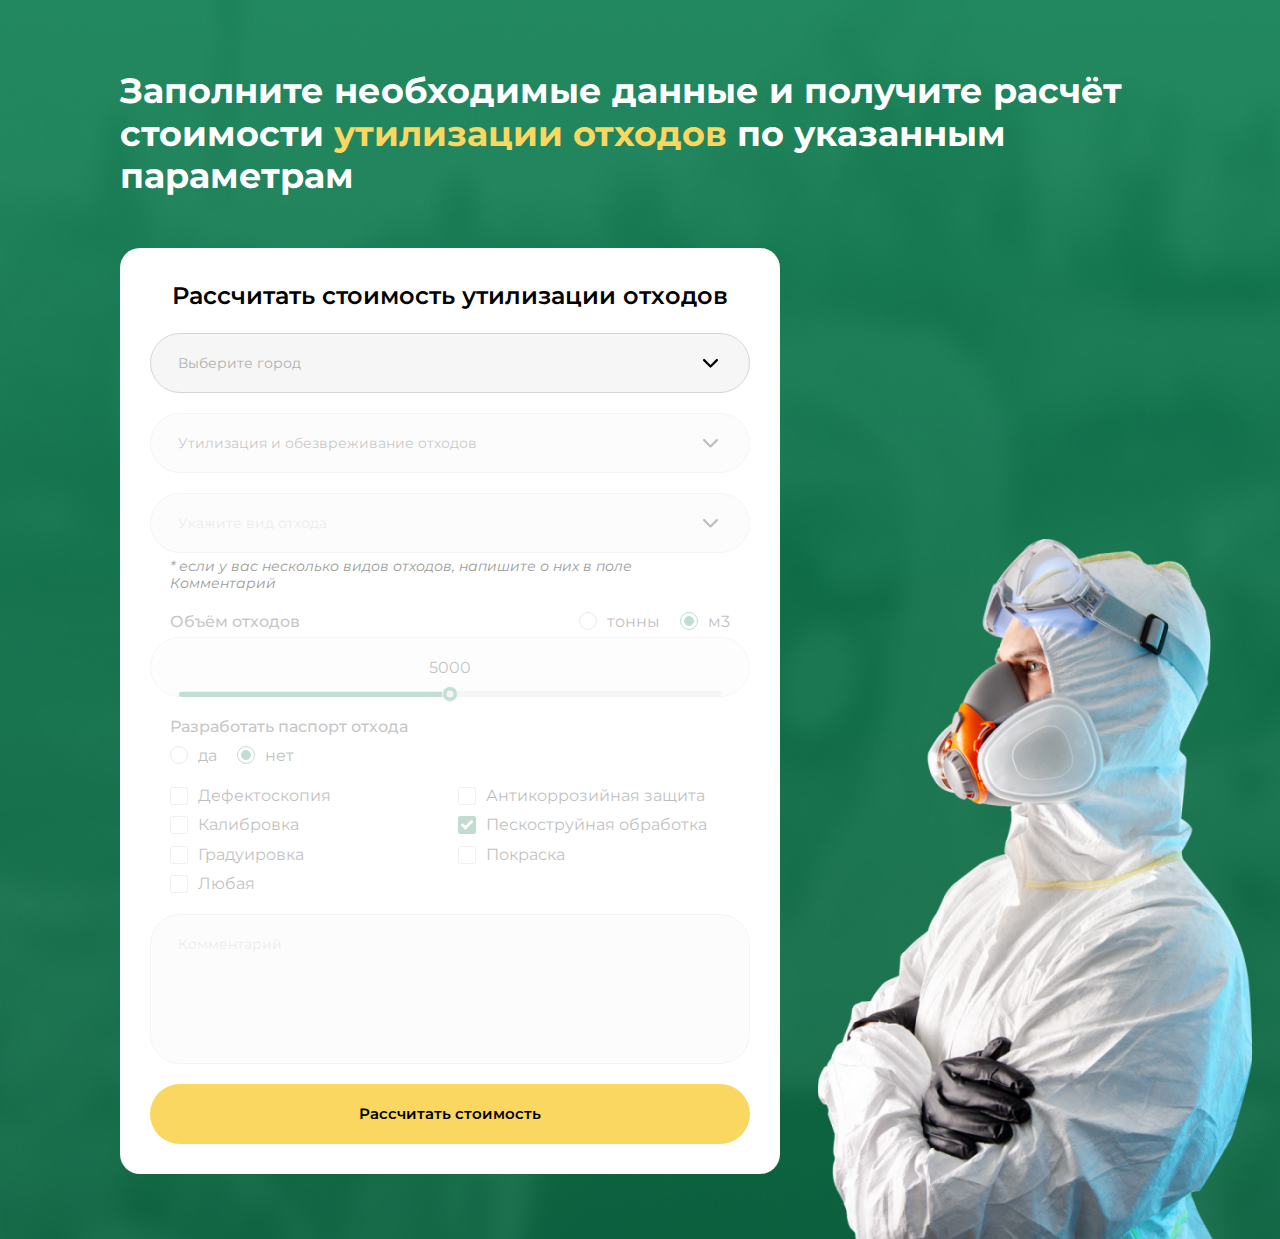
==== commit 7afe8b8c: "end" ====
--- a/index.html
+++ b/index.html
@@ -27,11 +27,21 @@
             <span class="contact-modal-subtitle">Мы с радостью вам поможем.
                 Закажите звонок и наш специалист свяжется с вами в ближайшее время!</span>
             <form>
-                <input class="contact-modal-name" type="text" placeholder="Ваше имя">
-                <input type="tel" class="contact-modal-tel" placeholder="Номер телефона">
-                <input class="contact-modal-email" type="email" placeholder="E-mail">
-                <button type="submit">Оставить заявку</button>
-                <p>Отправляя заявку я даю согласию на <a href="#">обработку персональных данных</a></p>
+                <div class="form-item">
+                    <input class="contact-modal-name" type="text" placeholder="Ваше имя" required>
+                    <span class="error-message name-error"></span>
+                </div>
+                <div class="form-item">
+                    <input type="tel" class="contact-modal-tel" placeholder="Номер телефона" required>
+                    <span class="error-message tel-error"></span>
+                </div>
+                <div class="form-item">
+                    <input class="contact-modal-email" type="email" placeholder="E-mail">
+                    <span class="error-message email-error"></span>
+                </div>
+
+                <button class="contact-modal-submit" type="submit">Оставить заявку</button>
+                <p class="acceptance">Отправляя заявку я даю согласию на <a href="#">обработку персональных данных</a></p>
             </form>
         </div>
     </div>
--- a/style.css
+++ b/style.css
@@ -54,6 +54,11 @@
   padding: 0 14px 30px 35px;
   display: none;
 }
+@media (max-width: 768px) {
+  .city-modal {
+    padding: 0 14px 35px;
+  }
+}
 .city-modal.active {
   display: flex;
 }
@@ -83,6 +88,13 @@
   -moz-columns: 5;
   list-style-type: none;
 }
+@media (max-width: 768px) {
+  .city-modal .city-list {
+    columns: 3;
+    -webkit-columns: 3;
+    -moz-columns: 3;
+  }
+}
 .city-modal .city-list li {
   padding: 5px 10px;
   cursor: pointer;
@@ -102,7 +114,6 @@
 
 .contact-modal {
   max-width: 421px;
-  height: 553px;
   border-radius: 20px;
   position: fixed;
   top: 50%;
@@ -114,6 +125,10 @@
   z-index: 3;
   display: flex;
   flex-direction: column;
+  display: none;
+}
+.contact-modal.active {
+  display: flex;
 }
 .contact-modal .close-row {
   width: 100%;
@@ -126,6 +141,11 @@
 }
 .contact-modal .contact-modal-body {
   padding: 0 54px 44px;
+}
+@media (max-width: 768px) {
+  .contact-modal .contact-modal-body {
+    padding: 0 25px 44px;
+  }
 }
 .contact-modal .contact-modal-body .contact-modal-title {
   font-family: Montserrat;
@@ -151,6 +171,10 @@
   display: flex;
   flex-direction: column;
   gap: 17px;
+}
+.contact-modal .contact-modal-body form .form-item .error-message {
+  color: red;
+  font-size: 14px;
 }
 .contact-modal .contact-modal-body form input {
   width: 100%;
@@ -162,7 +186,7 @@
   padding: 18px 27px;
 }
 .contact-modal .contact-modal-body form input.contact-modal-name {
-  background-image: url("./assets/images/user.png");
+  background-image: url("assets/images/name.png");
   background-size: auto;
   background-repeat: no-repeat;
   background-position: center left 27px;
@@ -181,7 +205,7 @@
   color: #B1B1B1;
 }
 .contact-modal .contact-modal-body form input.contact-modal-tel {
-  background-image: url("./assets/images/phone-call.png");
+  background-image: url("assets/images/tel.png");
   background-size: auto;
   background-repeat: no-repeat;
   background-position: center left 27px;
@@ -200,7 +224,7 @@
   color: #B1B1B1;
 }
 .contact-modal .contact-modal-body form input.contact-modal-email {
-  background-image: url("./assets/images/lets-icons_e-mail.png");
+  background-image: url("assets/images/email.png");
   background-size: auto;
   background-repeat: no-repeat;
   background-position: center left 27px;
@@ -217,6 +241,35 @@
   line-height: 17.07px;
   text-align: left;
   color: #B1B1B1;
+}
+.contact-modal .contact-modal-body form .contact-modal-submit {
+  width: 100%;
+  height: 60px;
+  padding: 21px;
+  gap: 10px;
+  border-radius: 90px;
+  background: #F9D761;
+  font-family: Montserrat;
+  font-size: 15px;
+  font-weight: 600;
+  line-height: 18.29px;
+  text-align: center;
+  color: #000000;
+  border: none;
+  outline: none;
+  margin-top: 5px;
+}
+.contact-modal .contact-modal-body form .acceptance {
+  font-family: Montserrat;
+  font-size: 12px;
+  font-weight: 400;
+  line-height: 14.63px;
+  text-align: center;
+  color: #000;
+}
+.contact-modal .contact-modal-body form .acceptance a {
+  text-decoration: underline;
+  color: #000;
 }
 
 .variant-1 {
@@ -234,6 +287,12 @@
   text-align: left;
   margin-bottom: 50px;
 }
+@media (max-width: 768px) {
+  .variant-1 .title {
+    font-size: 20px;
+    line-height: 100%;
+  }
+}
 .variant-1 .title span {
   font-family: Montserrat;
   font-size: 35px;
@@ -241,6 +300,12 @@
   line-height: 42.67px;
   text-align: left;
   color: #F9D761;
+}
+@media (max-width: 768px) {
+  .variant-1 .title span {
+    font-size: 20px;
+    line-height: 100%;
+  }
 }
 .variant-1 .calculator {
   padding: 30px;
@@ -250,6 +315,11 @@
   flex-direction: column;
   gap: 20px;
   max-width: 660px;
+}
+@media (max-width: 768px) {
+  .variant-1 .calculator {
+    padding: 20px;
+  }
 }
 .variant-1 .calculator .city-select .custom-input {
   width: 100%;
@@ -263,6 +333,11 @@
   justify-content: space-between;
   padding: 0 27px;
 }
+@media (max-width: 768px) {
+  .variant-1 .calculator .city-select .custom-input {
+    height: 50px;
+  }
+}
 .variant-1 .calculator .city-select .custom-input p {
   font-family: Montserrat;
   font-size: 14px;
@@ -271,6 +346,11 @@
   text-align: left;
   color: #B1B1B1;
 }
+@media (max-width: 768px) {
+  .variant-1 .calculator .city-select .custom-input p {
+    font-size: 10px;
+  }
+}
 .variant-1 .calculator .city-select .custom-input p.choose {
   font-family: Montserrat;
   font-size: 14px;
@@ -278,6 +358,11 @@
   line-height: 17.07px;
   text-align: left;
   color: #212121;
+}
+@media (max-width: 768px) {
+  .variant-1 .calculator .city-select .custom-input p.choose {
+    font-size: 10px;
+  }
 }
 .variant-1 .calculator .calc-title {
   font-family: Montserrat;
@@ -285,6 +370,12 @@
   font-weight: 600;
   line-height: 35.26px;
   text-align: center;
+}
+@media (max-width: 768px) {
+  .variant-1 .calculator .calc-title {
+    font-size: 18px;
+    line-height: 100%;
+  }
 }
 .variant-1 .calculator .custom-select {
   position: relative;
@@ -309,6 +400,11 @@
   text-align: left;
   color: #B1B1B1;
 }
+@media (max-width: 768px) {
+  .variant-1 .calculator .custom-select .custom-input p {
+    font-size: 10px;
+  }
+}
 .variant-1 .calculator .custom-select .custom-input p.choose {
   font-family: Montserrat;
   font-size: 14px;
@@ -316,6 +412,11 @@
   line-height: 17.07px;
   text-align: left;
   color: #212121;
+}
+@media (max-width: 768px) {
+  .variant-1 .calculator .custom-select .custom-input p.choose {
+    font-size: 10px;
+  }
 }
 .variant-1 .calculator .custom-select .custom-select-list {
   position: absolute;
@@ -345,6 +446,11 @@
   line-height: 100%; /* 20px */
   cursor: pointer;
 }
+@media (max-width: 768px) {
+  .variant-1 .calculator .custom-select .custom-select-list li {
+    font-size: 10px;
+  }
+}
 .variant-1 .calculator .custom-select .custom-select-list li:first-child {
   width: 100%;
   display: flex;
@@ -369,6 +475,11 @@
   color: #9C9C9C;
   padding: 0 20px;
 }
+@media (max-width: 768px) {
+  .variant-1 .calculator .calc-item span {
+    font-size: 9px;
+  }
+}
 .variant-1 .calculator .calc-item .capacity {
   display: flex;
   justify-content: space-between;
@@ -382,6 +493,11 @@
   line-height: 19.5px;
   text-align: left;
   color: #212121;
+}
+@media (max-width: 768px) {
+  .variant-1 .calculator .calc-item .capacity p {
+    font-size: 13px;
+  }
 }
 .variant-1 .calculator .calc-item .capacity .radio-inner fieldset {
   display: flex;
@@ -411,6 +527,12 @@
   font-weight: 400;
   line-height: 19.5px;
   text-align: left;
+}
+@media (max-width: 768px) {
+  .variant-1 .calculator .calc-item .capacity .radio-inner fieldset div [type=radio]:checked + label,
+  .variant-1 .calculator .calc-item .capacity .radio-inner fieldset div [type=radio]:not(:checked) + label {
+    font-size: 12px;
+  }
 }
 .variant-1 .calculator .calc-item .capacity .radio-inner fieldset div [type=radio]:checked + label:before,
 .variant-1 .calculator .calc-item .capacity .radio-inner fieldset div [type=radio]:not(:checked) + label:before {
@@ -478,6 +600,11 @@
   font-style: normal;
   color: #000000;
 }
+@media (max-width: 768px) {
+  .variant-1 .calculator .calc-item .range-wrapper span {
+    font-size: 13px;
+  }
+}
 .variant-1 .calculator .calc-item .range-wrapper #slider {
   width: 100%;
   height: 5px;
@@ -527,6 +654,11 @@
   text-align: left;
   color: #212121;
 }
+@media (max-width: 768px) {
+  .variant-1 .calculator .calc-item .passport p {
+    font-size: 13px;
+  }
+}
 .variant-1 .calculator .calc-item .passport .radio-inner fieldset {
   display: flex;
   gap: 20px;
@@ -555,6 +687,12 @@
   font-weight: 400;
   line-height: 19.5px;
   text-align: left;
+}
+@media (max-width: 768px) {
+  .variant-1 .calculator .calc-item .passport .radio-inner fieldset div [type=radio]:checked + label,
+  .variant-1 .calculator .calc-item .passport .radio-inner fieldset div [type=radio]:not(:checked) + label {
+    font-size: 12px;
+  }
 }
 .variant-1 .calculator .calc-item .passport .radio-inner fieldset div [type=radio]:checked + label:before,
 .variant-1 .calculator .calc-item .passport .radio-inner fieldset div [type=radio]:not(:checked) + label:before {
@@ -608,6 +746,13 @@
   padding: 0;
   padding: 0 20px;
 }
+@media (max-width: 768px) {
+  .variant-1 .calculator .calc-item .checkbox-list {
+    columns: 1;
+    -webkit-columns: 1;
+    -moz-columns: 1;
+  }
+}
 .variant-1 .calculator .calc-item .checkbox-list li {
   margin-bottom: 10px;
 }
@@ -636,6 +781,12 @@
   border: 1px solid #C6C6C6;
   border-radius: 2px;
 }
+@media (max-width: 768px) {
+  .variant-1 .calculator .calc-item .checkbox-list li .checkbox {
+    width: 13px;
+    height: 13px;
+  }
+}
 .variant-1 .calculator .calc-item .checkbox-list li .custom-checkbox span {
   font-family: Montserrat;
   font-size: 16px;
@@ -645,6 +796,11 @@
   color: #000000;
   font-style: normal;
   padding: 0;
+}
+@media (max-width: 768px) {
+  .variant-1 .calculator .calc-item .checkbox-list li .custom-checkbox span {
+    font-size: 13px;
+  }
 }
 .variant-1 .calculator .calc-item .checkbox-list li .checkmark {
   position: absolute;
@@ -664,7 +820,7 @@
 }
 .variant-1 .calculator .calc-comment {
   resize: none;
-  width: 600px;
+  width: 100%;
   height: 150px;
   border-radius: 30px;
   border: 1px solid #D6D6D6;
@@ -707,6 +863,11 @@
   padding: 0 20px;
   display: none;
 }
+@media (max-width: 768px) {
+  .variant-1 .calculator .error-message {
+    font-size: 10px;
+  }
+}
 .variant-1 .calculator .error-message.active {
   display: block;
 }
